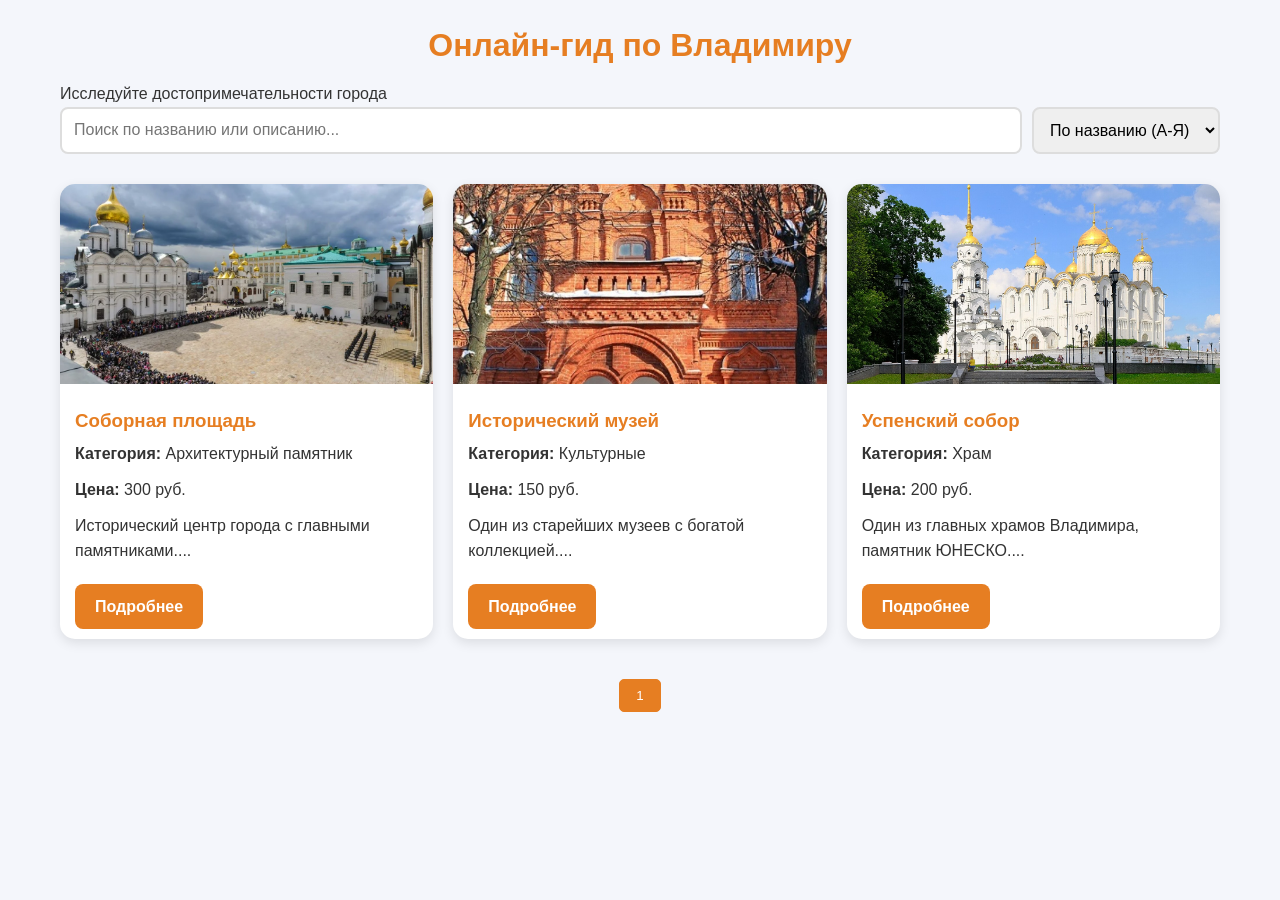
==== index.html @ 40043fce "Добавлена пагинация, стили для кнопок навигации, улучшена функциональность фильтрации" ====
<!DOCTYPE html>
<html lang="ru">
<head>
    <meta charset="UTF-8">
    <title>Онлайн-гид по городу - Достопримечательности</title>
    <link rel="stylesheet" href="styles.css">
</head>
<body>
    <div class="container">
        <h1>Онлайн-гид по Владимиру</h1>
        <p>Исследуйте достопримечательности города</p>

        <div class="controls">
            <input type="text" id="search-input" placeholder="Поиск по названию или описанию..." onkeyup="filterPlaces()">
            <select id="sort-select" onchange="sortPlaces()">
                <option value="name-asc">По названию (А-Я)</option>
                <option value="name-desc">По названию (Я-А)</option>
                <option value="price-asc">По цене (возр.)</option>
                <option value="price-desc">По цене (убыв.)</option>
            </select>
        </div>

        <div id="places-list" class="places-grid"></div>
        <div id="pagination" class="pagination"></div>
    </div>

    <script src="script.js"></script>
</body>
</html>
---- styles.css ----
* {
    margin: 0;
    padding: 0;
    box-sizing: border-box;
}

body {
    font-family: Arial, sans-serif;
    background: #f4f6fb;
    color: #333;
    line-height: 1.6;
}

.container {
    max-width: 1200px;
    margin: 0 auto;
    padding: 20px;
}

h1 {
    text-align: center;
    color: #e67e22;
    margin-bottom: 10px;
}

.controls {
    display: flex;
    gap: 10px;
    margin-bottom: 30px;
    flex-wrap: wrap;
}

#search-input {
    flex: 1;
    padding: 12px;
    border: 2px solid #ddd;
    border-radius: 8px;
    font-size: 1rem;
    min-width: 250px;
}

#sort-select {
    padding: 12px;
    border: 2px solid #ddd;
    border-radius: 8px;
    font-size: 1rem;
}

.places-grid {
    display: grid;
    grid-template-columns: repeat(auto-fill, minmax(300px, 1fr));
    gap: 20px;
}

.place-card {
    background: white;
    border-radius: 15px;
    overflow: hidden;
    box-shadow: 0 4px 12px rgba(0,0,0,0.1);
    transition: transform 0.3s;
}

.place-card:hover {
    transform: translateY(-5px);
}

.place-card img {
    width: 100%;
    height: 200px;
    object-fit: cover;
}

.place-card h3 {
    padding: 15px 15px 5px;
    color: #e67e22;
}

.place-card p {
    padding: 0 15px 10px;
}

.btn {
    display: inline-block;
    margin: 10px 15px;
    padding: 10px 20px;
    background: #e67e22;
    color: white;
    text-decoration: none;
    border-radius: 8px;
    font-weight: bold;
}

.pagination {
    text-align: center;
    margin: 40px 0;
}

.pagination button {
    padding: 8px 16px;
    margin: 0 5px;
    border: 1px solid #ddd;
    background: white;
    cursor: pointer;
    border-radius: 5px;
}

.pagination button.active {
    background: #e67e22;
    color: white;
    border-color: #e67e22;
}
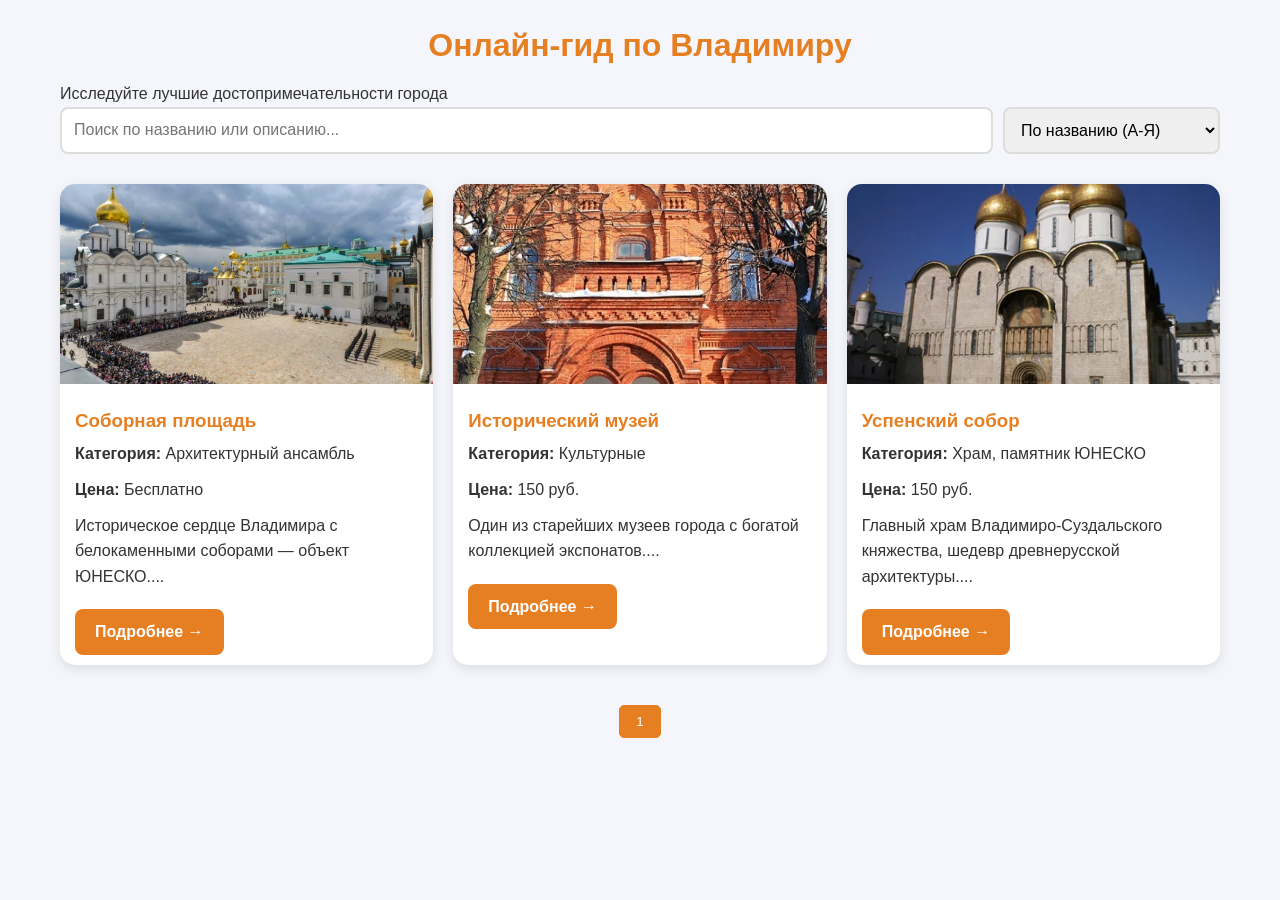
==== commit dbbe393e: "Добавление интерактивности с помощью JavaScript 2" ====
--- a/index.html
+++ b/index.html
@@ -2,21 +2,21 @@
 <html lang="ru">
 <head>
     <meta charset="UTF-8">
-    <title>Онлайн-гид по городу - Достопримечательности</title>
+    <title>Онлайн-гид по Владимиру - Достопримечательности</title>
     <link rel="stylesheet" href="styles.css">
 </head>
 <body>
     <div class="container">
         <h1>Онлайн-гид по Владимиру</h1>
-        <p>Исследуйте достопримечательности города</p>
+        <p>Исследуйте лучшие достопримечательности города</p>
 
         <div class="controls">
             <input type="text" id="search-input" placeholder="Поиск по названию или описанию..." onkeyup="filterPlaces()">
             <select id="sort-select" onchange="sortPlaces()">
                 <option value="name-asc">По названию (А-Я)</option>
                 <option value="name-desc">По названию (Я-А)</option>
-                <option value="price-asc">По цене (возр.)</option>
-                <option value="price-desc">По цене (убыв.)</option>
+                <option value="price-asc">По цене (возрастание)</option>
+                <option value="price-desc">По цене (убывание)</option>
             </select>
         </div>
 
@@ -26,4 +26,4 @@
 
     <script src="script.js"></script>
 </body>
-</html>
+</html>
